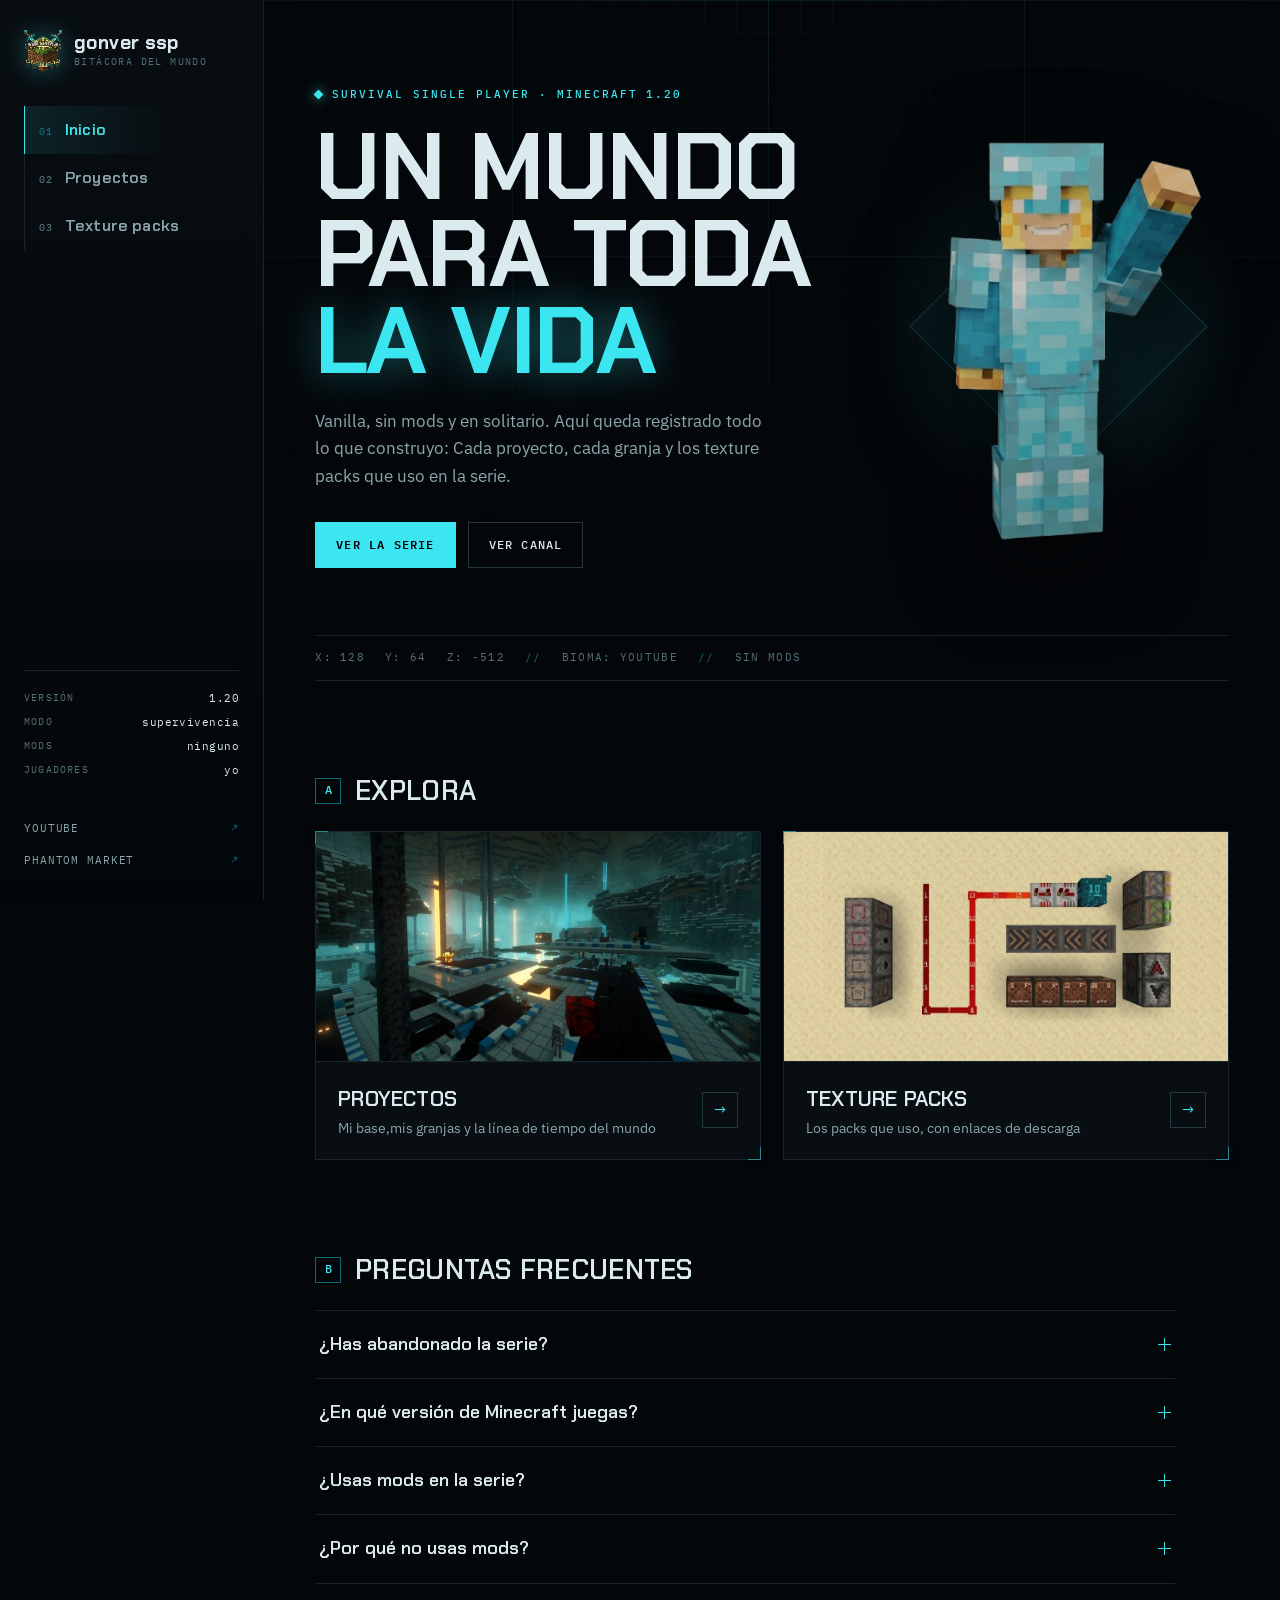
==== index.html @ a2fa5eed "2.1a" ====
<!DOCTYPE html>
<html lang="es">
<head>
<meta charset="utf-8">
<meta name="viewport" content="width=device-width, initial-scale=1">
<title>gonver ssp · Bitácora del mundo</title>
<meta name="description" content="Bitácora del mundo de supervivencia en solitario de gonver: proyectos, granjas y texture packs. Minecraft 1.20 vanilla, sin mods.">
<link rel="icon" href="contenido/SSP%201.20.png">
<link rel="preconnect" href="https://fonts.googleapis.com">
<link rel="preconnect" href="https://fonts.gstatic.com" crossorigin>
<link rel="stylesheet" href="https://fonts.googleapis.com/css2?family=Chakra+Petch:wght@500;600;700&family=IBM+Plex+Mono:wght@400;500;600&family=IBM+Plex+Sans:wght@400;500;600&display=swap">
<link rel="stylesheet" href="style.css">
</head>
<body>

<a class="skip" href="#home">Saltar al contenido</a>

<!-- ═══ Rail lateral · marca, navegación y estado del mundo ═══ -->
<header class="rail">
  <a class="rail-brand" href="#home">
    <img class="rail-emblem" src="contenido/SSP%201.20.png" alt="">
    <span class="rail-id">
      <span class="rail-name">gonver ssp</span>
      <span class="rail-sub">bitácora del mundo</span>
    </span>
  </a>

  <nav class="rail-nav" aria-label="Secciones">
    <a class="rail-link link-home" href="#home"><span class="rail-idx">01</span>Inicio</a>
    <a class="rail-link link-proyectos" href="#proyectos"><span class="rail-idx">02</span>Proyectos</a>
    <a class="rail-link link-packs" href="#packs"><span class="rail-idx">03</span>Texture packs</a>
  </nav>

  <dl class="rail-state">
    <div class="state-row"><dt>versión</dt><dd>1.20</dd></div>
    <div class="state-row"><dt>modo</dt><dd>supervivencia</dd></div>
    <div class="state-row"><dt>mods</dt><dd>ninguno</dd></div>
    <div class="state-row"><dt>jugadores</dt><dd>yo</dd></div>
  </dl>

  <div class="rail-out">
    <a class="out-link" href="https://www.youtube.com/@gonverYT" target="_blank" rel="noopener noreferrer">YouTube<span class="out-arrow">↗</span></a>
    <a class="out-link" href="https://market.phantom-node.com/profile/gonver" target="_blank" rel="noopener noreferrer">Phantom Market<span class="out-arrow">↗</span></a>
  </div>
</header>

<div class="root">

<!-- ═══ Inicio ═══ -->
<main class="page" id="home">

  <section class="hero">
    <div class="hero-copy">
      <p class="eyebrow"><span class="eyebrow-tick"></span>Survival Single Player · Minecraft 1.20</p>
      <h1 class="hero-title">Un mundo<br>para toda<br><em>la vida</em></h1>
      <p class="hero-lead">Vanilla, sin mods y en solitario. Aquí queda registrado todo lo que construyo: Cada proyecto, cada granja y los texture packs que uso en la serie.</p>
      <div class="hero-actions">
        <a class="btn btn-primary" href="https://www.youtube.com/playlist?list=PLweq8_0eVzE2LyytXi07ktzgwQ_KavB_w" target="_blank" rel="noopener noreferrer">Ver la serie</a>
        <a class="btn btn-line" href="https://www.youtube.com/@gonverYT" target="_blank" rel="noopener noreferrer">Ver canal</a>
      </div>
    </div>

    <div class="hero-art">
      <span class="hero-glow" aria-hidden="true"></span>
      <span class="hero-plate" aria-hidden="true"></span>
      <img class="hero-skin" src="contenido/yo.png" alt="La skin de gonver con armadura de diamante">
    </div>
  </section>

  <div class="readout" aria-hidden="true">
    <span>X: 128</span><span>Y: 64</span><span>Z: -512</span><span class="readout-sep">//</span><span>Bioma: youtube</span><span class="readout-sep">//</span><span>Sin mods</span>
  </div>

  <section class="block">
    <h2 class="sec-title"><span class="sec-num">A</span>Explora</h2>
    <div class="explore">
      <a class="ex-card frame" href="#proyectos">
        <span class="ex-media"><img class="ex-img ex-img-zoom" src="contenido/foi.png" alt="Interior de la fortaleza infernal"></span>
        <span class="ex-foot">
          <span class="ex-text">
            <span class="ex-name">Proyectos</span>
            <span class="ex-desc">Mi base,mis granjas y la línea de tiempo del mundo</span>
          </span>
          <span class="ex-go">→</span>
        </span>
      </a>
      <a class="ex-card frame" href="#packs">
        <span class="ex-media"><img class="ex-img" src="contenido/tp.png" alt="Muestra de los texture packs"></span>
        <span class="ex-foot">
          <span class="ex-text">
            <span class="ex-name">Texture packs</span>
            <span class="ex-desc">Los packs que uso, con enlaces de descarga</span>
          </span>
          <span class="ex-go">→</span>
        </span>
      </a>
    </div>
  </section>

  <section class="block faq">
    <h2 class="sec-title"><span class="sec-num">B</span>Preguntas frecuentes</h2>

    <details class="qa">
      <summary class="qa-q">¿Has abandonado la serie?<span class="qa-sign" aria-hidden="true"></span></summary>
      <div class="qa-a"><p>No. Esta serie requiere tiempo y es normal que el ritmo no sea constante.</p></div>
    </details>

    <details class="qa">
      <summary class="qa-q">¿En qué versión de Minecraft juegas?<span class="qa-sign" aria-hidden="true"></span></summary>
      <div class="qa-a"><p>Actualmente estoy en la versión 1.20.</p></div>
    </details>

    <details class="qa">
      <summary class="qa-q">¿Usas mods en la serie?<span class="qa-sign" aria-hidden="true"></span></summary>
      <div class="qa-a"><p>En esta serie no uso mods, aunque los he usado anteriormente.</p></div>
    </details>

    <details class="qa">
      <summary class="qa-q">¿Por qué no usas mods?<span class="qa-sign" aria-hidden="true"></span></summary>
      <div class="qa-a">
        <p>Principalmente por dos motivos:</p>
        <ul class="qa-list">
          <li>Porque me gusta jugar a Minecraft lo más vanilla posible.</li>
          <li>Por fallos, bugs, corrupción de mundos, etc.</li>
        </ul>
        <p>En resumen: si quiero un mundo para toda la vida, busco la forma más segura y la que más me gusta.</p>
      </div>
    </details>
  </section>

</main>

<!-- ═══ Proyectos · línea de tiempo ═══ -->
<main class="page" id="proyectos">
  <a class="back" href="#home"><span class="back-arrow">←</span>Inicio</a>

  <header class="head">
    <p class="eyebrow"><span class="eyebrow-tick"></span>Sección 02</p>
    <h1 class="page-title">Proyectos</h1>
    <p class="page-lead">Cada construcción del mundo en orden de finalización. Entra en una para ver la galería o salta directo al vídeo.</p>
  </header>

  <ol class="timeline">
    <li class="tl">
      <div class="tl-mark"><span class="tl-dot"></span><time class="tl-date" datetime="2026-04-12">12 abr 2026</time></div>
      <article class="tl-card frame">
        <a class="tl-media" href="#g-base"><img class="tl-img" src="contenido/linia%20de%20tiempo/base.png" alt="Vista general de la base central"></a>
        <div class="tl-body">
          <p class="tl-num">01 -EarlyGame</p>
          <h2 class="tl-title"><a href="#g-base">Base Central</a></h2>
          <p class="tl-desc">El corazón del mundo: almacenamiento, granjas de comida, aldeanos y un trading hall.</p>
          <p class="tl-links">
            <a class="btn btn-line btn-sm" href="#g-base">Galería · 3 fotos</a>
            <a class="btn btn-ghost btn-sm" href="https://youtu.be/cXO41NqHXOk?si=hvbw87YNsEd48-XX" target="_blank" rel="noopener noreferrer">Ver vídeo ↗</a>
          </p>
        </div>
      </article>
    </li>

    <li class="tl">
      <div class="tl-mark"><span class="tl-dot"></span><time class="tl-date" datetime="2026-05-10">10 may 2026</time></div>
      <article class="tl-card frame">
        <a class="tl-media" href="#g-fortaleza"><img class="tl-img" src="contenido/linia%20de%20tiempo/Fortaleza%20Infernal%20Optimizada.png" alt="Interior de la fortaleza infernal optimizada"></a>
        <div class="tl-body">
          <p class="tl-num">02</p>
          <h2 class="tl-title"><a href="#g-fortaleza">Fortaleza Infernal Optimizada</a></h2>
          <p class="tl-desc">Mi mayor fuente de carbon, hueso y experiencia.</p>
          <p class="tl-links">
            <a class="btn btn-line btn-sm" href="#g-fortaleza">Galería · 3 fotos</a>
            <a class="btn btn-ghost btn-sm" href="https://youtu.be/k6vbQ9m7YJo?si=BGniCaydUdzbzsnK" target="_blank" rel="noopener noreferrer">Ver vídeo ↗</a>
          </p>
        </div>
      </article>
    </li>

    <li class="tl">
      <div class="tl-mark"><span class="tl-dot"></span><time class="tl-date" datetime="2026-07-10">10 jul 2026</time></div>
      <article class="tl-card frame">
        <a class="tl-media" href="#g-slime"><img class="tl-img" src="contenido/linia%20de%20tiempo/slime%20farm.png" alt="Interior de la granja de slimes"></a>
        <div class="tl-body">
          <p class="tl-num">03 -EarlyGame</p>
          <h2 class="tl-title"><a href="#g-slime">Slime Farm</a></h2>
          <p class="tl-desc">Mi fuente de slime.</p>
          <p class="tl-links">
            <a class="btn btn-line btn-sm" href="#g-slime">Galería · 3 fotos</a>
            <a class="btn btn-ghost btn-sm" href="https://youtu.be/tZL-htTrhRc?si=D2zq52OIUT_9Ka9w" target="_blank" rel="noopener noreferrer">Ver vídeo ↗</a>
          </p>
        </div>
      </article>
    </li>

    <li class="tl">
      <div class="tl-mark"><span class="tl-dot"></span><time class="tl-date" datetime="2026-08-09">9 ago 2026</time></div>
      <article class="tl-card frame">
        <a class="tl-media" href="#g-gold"><img class="tl-img" src="contenido/linia%20de%20tiempo/Gold%20farm.png" alt="Plataformas de la granja de oro en el Nether"></a>
        <div class="tl-body">
          <p class="tl-num">04 -EarlyGame</p>
          <h2 class="tl-title"><a href="#g-gold">Gold Farm</a></h2>
          <p class="tl-desc">Mi fuente de oro.</p>
          <p class="tl-links">
            <a class="btn btn-line btn-sm" href="#g-gold">Galería · 3 fotos</a>
            <a class="btn btn-ghost btn-sm" href="https://youtu.be/tZL-htTrhRc?si=D2zq52OIUT_9Ka9w" target="_blank" rel="noopener noreferrer">Ver vídeo ↗</a>
          </p>
        </div>
      </article>
    </li>

    <li class="tl tl-next">
      <div class="tl-mark"><span class="tl-dot tl-dot-open"></span><time class="tl-date">próximo</time></div>
      <article class="tl-card">
        <div class="tl-media tl-media-wip"><img class="tl-wip" src="contenido/wip.png" alt=""></div>
        <div class="tl-body">
          <p class="tl-num tl-num-open">05</p>
          <h2 class="tl-title">En construcción</h2>
          <p class="tl-desc">El siguiente proyecto del mundo todavía está en obras. Aparecerá aquí en cuanto esté terminado.</p>
          <p class="tl-links"><span class="pill pill-wip">En obras</span></p>
        </div>
      </article>
    </li>
  </ol>
</main>

<!-- ═══ Galería · Base Central ═══ -->
<main class="page gallery" id="g-base">
  <a class="back" href="#proyectos"><span class="back-arrow">←</span>Proyectos</a>

  <header class="head">
    <p class="eyebrow"><span class="eyebrow-tick"></span>Galería · proyecto 01</p>
    <h1 class="page-title">Base Central</h1>
    <p class="page-lead">Aquí hay un poco de todo: granja de comida, aldeanos, mobs, caña de azúcar y un trading hall.</p>
    <p class="meta"><time class="pill" datetime="2026-04-12">12 abr 2026</time><span class="meta-dot"></span><span class="meta-txt">3 fotos</span></p>
  </header>

  <section class="shots">
    <figure class="shot shot-wide">
      <a class="shot-link frame" href="#lb-base-1"><img class="shot-img" src="contenido/linia%20de%20tiempo/base.png" alt="Vista general de la base central al atardecer"><span class="shot-zoom">Ampliar</span></a>
      <figcaption class="shot-cap"><b>Vista general</b>Toda la base vista desde fuera, con las granjas alrededor del edificio principal.</figcaption>
    </figure>
    <figure class="shot">
      <a class="shot-link frame" href="#lb-base-2"><img class="shot-img" src="contenido/linia%20de%20tiempo/galeria/base1.png" alt="Interior de piedra de la base"><span class="shot-zoom">Ampliar</span></a>
      <figcaption class="shot-cap"><b>Interior</b>Bajada a desde el trading hall a el interior de la base.</figcaption>
    </figure>
    <figure class="shot">
      <a class="shot-link frame" href="#lb-base-3"><img class="shot-img" src="contenido/linia%20de%20tiempo/galeria/base2.png" alt="Pasillo de la base con el portal del Nether"><span class="shot-zoom">Ampliar</span></a>
      <figcaption class="shot-cap"><b>Portal del Nether</b>El pasillo interior que lleva hasta el portal.</figcaption>
    </figure>
  </section>

  <div class="lb" id="lb-base-1"><a class="lb-bg" href="#g-base" aria-label="Cerrar la foto"></a><figure class="lb-fig"><img class="lb-img" src="contenido/linia%20de%20tiempo/base.png" alt="Vista general de la base central al atardecer"><figcaption class="lb-cap">Vista general de la base</figcaption></figure><a class="lb-x" href="#g-base">Cerrar ✕</a></div>
  <div class="lb" id="lb-base-2"><a class="lb-bg" href="#g-base" aria-label="Cerrar la foto"></a><figure class="lb-fig"><img class="lb-img" src="contenido/linia%20de%20tiempo/galeria/base1.png" alt="Interior de piedra de la base"><figcaption class="lb-cap">Interior</figcaption></figure><a class="lb-x" href="#g-base">Cerrar ✕</a></div>
  <div class="lb" id="lb-base-3"><a class="lb-bg" href="#g-base" aria-label="Cerrar la foto"></a><figure class="lb-fig"><img class="lb-img" src="contenido/linia%20de%20tiempo/galeria/base2.png" alt="Pasillo de la base con el portal del Nether"><figcaption class="lb-cap">Portal del Nether</figcaption></figure><a class="lb-x" href="#g-base">Cerrar ✕</a></div>
</main>

<!-- ═══ Galería · Fortaleza Infernal Optimizada ═══ -->
<main class="page gallery" id="g-fortaleza">
  <a class="back" href="#proyectos"><span class="back-arrow">←</span>Proyectos</a>

  <header class="head">
    <p class="eyebrow"><span class="eyebrow-tick"></span>Galería · proyecto 02</p>
    <h1 class="page-title">Fortaleza Infernal Optimizada</h1>
    <p class="page-lead">La fortaleza del Nether optimizada para consiguir cabezas.</p>
    <p class="meta"><time class="pill" datetime="2026-05-10">10 may 2026</time><span class="meta-dot"></span><span class="meta-txt">3 fotos</span></p>
  </header>

  <section class="shots">
    <figure class="shot shot-wide">
      <a class="shot-link frame" href="#lb-fort-1"><img class="shot-img" src="contenido/linia%20de%20tiempo/Fortaleza%20Infernal%20Optimizada.png" alt="Interior de la fortaleza infernal"><span class="shot-zoom">Ampliar</span></a>
      <figcaption class="shot-cap"><b>Interior de la fortaleza</b>Los pasillos principales ya optimizados.</figcaption>
    </figure>
    <figure class="shot">
      <a class="shot-link frame" href="#lb-fort-2"><img class="shot-img" src="contenido/linia%20de%20tiempo/galeria/foi1.png" alt="Vista aérea de la fortaleza infernal"><span class="shot-zoom">Ampliar</span></a>
      <figcaption class="shot-cap"><b>Zona de spawn</b>Vista aerea de toda la estructura.</figcaption>
    </figure>
    <figure class="shot">
      <a class="shot-link frame" href="#lb-fort-3"><img class="shot-img" src="contenido/linia%20de%20tiempo/galeria/foi2.png" alt="Prueba de spawn dentro de la fortaleza"><span class="shot-zoom">Ampliar</span></a>
      <figcaption class="shot-cap"><b>Prueba de spawn</b>Todo en marcha mientras peleo en la granja.</figcaption>
    </figure>
  </section>

  <div class="lb" id="lb-fort-1"><a class="lb-bg" href="#g-fortaleza" aria-label="Cerrar la foto"></a><figure class="lb-fig"><img class="lb-img" src="contenido/linia%20de%20tiempo/Fortaleza%20Infernal%20Optimizada.png" alt="Interior de la fortaleza infernal"><figcaption class="lb-cap">Interior de la fortaleza</figcaption></figure><a class="lb-x" href="#g-fortaleza">Cerrar ✕</a></div>
  <div class="lb" id="lb-fort-2"><a class="lb-bg" href="#g-fortaleza" aria-label="Cerrar la foto"></a><figure class="lb-fig"><img class="lb-img" src="contenido/linia%20de%20tiempo/galeria/foi1.png" alt="Vista aérea de la fortaleza infernal"><figcaption class="lb-cap">Zona de spawn</figcaption></figure><a class="lb-x" href="#g-fortaleza">Cerrar ✕</a></div>
  <div class="lb" id="lb-fort-3"><a class="lb-bg" href="#g-fortaleza" aria-label="Cerrar la foto"></a><figure class="lb-fig"><img class="lb-img" src="contenido/linia%20de%20tiempo/galeria/foi2.png" alt="Prueba de spawn dentro de la fortaleza"><figcaption class="lb-cap">Prueba de spawn</figcaption></figure><a class="lb-x" href="#g-fortaleza">Cerrar ✕</a></div>
</main>

<!-- ═══ Galería · Slime Farm ═══ -->
<main class="page gallery" id="g-slime">
  <a class="back" href="#proyectos"><span class="back-arrow">←</span>Proyectos</a>

  <header class="head">
    <p class="eyebrow"><span class="eyebrow-tick"></span>Galería · proyecto 03</p>
    <h1 class="page-title">Slime Farm</h1>
    <p class="page-lead">Granja de slimes sobre 4 chunk de slime, con todas las cuevas iluminadas para que el spawn se concentre dentro.</p>
    <p class="meta"><time class="pill" datetime="2026-07-10">10 jul 2026</time><span class="meta-dot"></span><span class="meta-txt">3 fotos</span></p>
  </header>

  <section class="shots">
    <figure class="shot shot-wide">
      <a class="shot-link frame" href="#lb-slime-1"><img class="shot-img" src="contenido/linia%20de%20tiempo/slime%20farm.png" alt="Interior de la granja de slimes"><span class="shot-zoom">Ampliar</span></a>
      <figcaption class="shot-cap"><b>Interior de la granja</b>Las plataformas de spawn.</figcaption>
    </figure>
    <figure class="shot">
      <a class="shot-link frame" href="#lb-slime-2"><img class="shot-img" src="contenido/linia%20de%20tiempo/galeria/slime%20farm1.png" alt="Plataformas verdes de la granja de slimes"><span class="shot-zoom">Ampliar</span></a>
      <figcaption class="shot-cap"><b>Plataformas</b>Las plataformas, el portal y el almazenamiento</portal></figcaption>
    </figure>
    <figure class="shot">
      <a class="shot-link frame" href="#lb-slime-3"><img class="shot-img" src="contenido/linia%20de%20tiempo/galeria/slime%20farm2.png" alt="Interior de la granja de slimes desde el otro extremo"><span class="shot-zoom">Ampliar</span></a>
      <figcaption class="shot-cap"><b>Otro ángulo</b>El interior visto desde el extremo opuesto de la estructura.</figcaption>
    </figure>
  </section>

  <div class="lb" id="lb-slime-1"><a class="lb-bg" href="#g-slime" aria-label="Cerrar la foto"></a><figure class="lb-fig"><img class="lb-img" src="contenido/linia%20de%20tiempo/slime%20farm.png" alt="Interior de la granja de slimes"><figcaption class="lb-cap">Interior de la granja</figcaption></figure><a class="lb-x" href="#g-slime">Cerrar ✕</a></div>
  <div class="lb" id="lb-slime-2"><a class="lb-bg" href="#g-slime" aria-label="Cerrar la foto"></a><figure class="lb-fig"><img class="lb-img" src="contenido/linia%20de%20tiempo/galeria/slime%20farm1.png" alt="Plataformas verdes de la granja de slimes"><figcaption class="lb-cap">Plataformas</figcaption></figure><a class="lb-x" href="#g-slime">Cerrar ✕</a></div>
  <div class="lb" id="lb-slime-3"><a class="lb-bg" href="#g-slime" aria-label="Cerrar la foto"></a><figure class="lb-fig"><img class="lb-img" src="contenido/linia%20de%20tiempo/galeria/slime%20farm2.png" alt="Interior de la granja de slimes desde el otro extremo"><figcaption class="lb-cap">Otro ángulo</figcaption></figure><a class="lb-x" href="#g-slime">Cerrar ✕</a></div>
</main>

<!-- ═══ Galería · Gold Farm ═══ -->
<main class="page gallery" id="g-gold">
  <a class="back" href="#proyectos"><span class="back-arrow">←</span>Proyectos</a>

  <header class="head">
    <p class="eyebrow"><span class="eyebrow-tick"></span>Galería · proyecto 04</p>
    <h1 class="page-title">Gold Farm</h1>
    <p class="page-lead">Granja de oro en el Nether, con plataformas de magma.</p>
    <p class="meta"><time class="pill" datetime="2026-08-09">9 ago 2026</time><span class="meta-dot"></span><span class="meta-txt">3 fotos</span></p>
  </header>

  <section class="shots">
    <figure class="shot shot-wide">
      <a class="shot-link frame" href="#lb-gold-1"><img class="shot-img" src="contenido/linia%20de%20tiempo/galeria/Gold%20farm1.png" alt="Plataformas de spawn de la granja de oro"><span class="shot-zoom">Ampliar</span></a>
      <figcaption class="shot-cap"><b>Plataformas de spawn</b>Las plataformas montadas una encima de la otra, listas para los zombiepigman.</figcaption>
    </figure>
    <figure class="shot">
      <a class="shot-link frame" href="#lb-gold-2"><img class="shot-img" src="contenido/linia%20de%20tiempo/Gold%20farm.png" alt="La granja de oro vista de lejos entre la niebla del Nether"><span class="shot-zoom">Ampliar</span></a>
      <figcaption class="shot-cap"><b>La granja desde lejos</b>La estructura suspendida, vista entre la niebla del Nether.</figcaption>
    </figure>
    <figure class="shot">
      <a class="shot-link frame" href="#lb-gold-3"><img class="shot-img" src="contenido/linia%20de%20tiempo/galeria/Gold%20farm2.png" alt="Interior de la granja de oro desde el centro"><span class="shot-zoom">Ampliar</span></a>
      <figcaption class="shot-cap"><b>Desde dentro</b>El conjunto de plataformas visto arriba de la estructura.</figcaption>
    </figure>
  </section>

  <div class="lb" id="lb-gold-1"><a class="lb-bg" href="#g-gold" aria-label="Cerrar la foto"></a><figure class="lb-fig"><img class="lb-img" src="contenido/linia%20de%20tiempo/galeria/Gold%20farm1.png" alt="Plataformas de spawn de la granja de oro"><figcaption class="lb-cap">Plataformas de spawn</figcaption></figure><a class="lb-x" href="#g-gold">Cerrar ✕</a></div>
  <div class="lb" id="lb-gold-2"><a class="lb-bg" href="#g-gold" aria-label="Cerrar la foto"></a><figure class="lb-fig"><img class="lb-img" src="contenido/linia%20de%20tiempo/Gold%20farm.png" alt="La granja de oro vista de lejos entre la niebla del Nether"><figcaption class="lb-cap">La granja desde lejos</figcaption></figure><a class="lb-x" href="#g-gold">Cerrar ✕</a></div>
  <div class="lb" id="lb-gold-3"><a class="lb-bg" href="#g-gold" aria-label="Cerrar la foto"></a><figure class="lb-fig"><img class="lb-img" src="contenido/linia%20de%20tiempo/galeria/Gold%20farm2.png" alt="Interior de la granja de oro desde el centro"><figcaption class="lb-cap">Desde dentro</figcaption></figure><a class="lb-x" href="#g-gold">Cerrar ✕</a></div>
</main>

<!-- ═══ Texture packs ═══ -->
<main class="page" id="packs">
  <a class="back" href="#home"><span class="back-arrow">←</span>Inicio</a>

  <header class="head">
    <p class="eyebrow"><span class="eyebrow-tick"></span>Sección 03</p>
    <h1 class="page-title">Texture packs</h1>
    <p class="page-lead">Los packs que llevo puestos en la serie. <br>Yo uso los de Modrinth: Aviso por que hay cambios minimos.</p>
  </header>

  <section class="packs">
    <article class="pack frame">
      <div class="pack-head">
        <img class="pack-icon" src="contenido/wither.png" alt="">
        <div class="pack-id">
          <h2 class="pack-name">Wither</h2>
          <p class="pack-tag">Visibilidad</p>
        </div>
      </div>
      <p class="pack-desc">Cambia el color de los corazones cuando tienes el efecto wither, para identificarlo de un vistazo sin mirar la barra de efectos.</p>
      <div class="pack-links">
        <a class="btn btn-primary btn-sm" href="https://modrinth.com/resourcepack/devs-better-wither-hearts" target="_blank" rel="noopener noreferrer"><img class="btn-ico" src="contenido/modrinth.png" alt="">Modrinth</a>
        <a class="btn btn-line btn-sm" href="https://www.curseforge.com/minecraft/texture-packs/devs-better-wither-hearts" target="_blank" rel="noopener noreferrer"><img class="btn-ico" src="contenido/cf.png" alt="">CurseForge</a>
      </div>
    </article>

    <article class="pack frame">
      <div class="pack-head">
        <img class="pack-icon" src="contenido/rs.png" alt="">
        <div class="pack-id">
          <h2 class="pack-name">Redstone</h2>
          <p class="pack-tag">Visibilidad</p>
        </div>
      </div>
      <p class="pack-desc">Aclara los componentes de redstone y hace evidente cuándo están activados. Trabajar con circuitos se vuelve mucho más cómodo.</p>
      <div class="pack-links">
        <a class="btn btn-primary btn-sm" href="https://modrinth.com/resourcepack/xk-redstone-display" target="_blank" rel="noopener noreferrer"><img class="btn-ico" src="contenido/modrinth.png" alt="">Modrinth</a>
        <a class="btn btn-line btn-sm" href="https://www.curseforge.com/minecraft/texture-packs/xekr-redstone-display" target="_blank" rel="noopener noreferrer"><img class="btn-ico" src="contenido/cf.png" alt="">CurseForge</a>
      </div>
    </article>
  </section>
</main>

</div>

<script>
  /* Cerrar el visor de fotos con la tecla Escape */
  document.addEventListener('keydown', function (e) {
    if (e.key !== 'Escape') return;
    var lb = document.querySelector('.lb:target');
    if (!lb) return;
    var salida = lb.querySelector('.lb-bg, .lb-x');
    if (salida) location.replace(salida.getAttribute('href'));
  });
</script>

</body>
</html>
---- style.css ----
/* ═══════════════════════════════════════════════════════════════════════
   gonver ssp · bitácora del mundo
   Estética: HUD técnico sobre roca negra. Rejilla de chunks, retículas en
   las esquinas, datos en monoespaciada y el cian del diamante como única
   fuente de luz. Diseño comprometido con un solo tema (oscuro).
   ═══════════════════════════════════════════════════════════════════════ */

:root {
  color-scheme: dark;

  /* Color ─ negros con sesgo cian, nunca grises neutros */
  --void:      #04070a;
  --panel:     #080e12;
  --panel-2:   #0c151a;
  --line:      #17262c;
  --line-2:    #22383f;
  --cyan:      #3ce6f0;
  --cyan-lit:  #8ef4fa;
  --cyan-deep: #0e6b78;
  --amber:     #e8b04b;
  --text:      #dbeaee;
  --muted:     #8ba6ad;
  --faint:     #55707a;

  /* Tipografía */
  --display: "Chakra Petch", "Segoe UI Semibold", system-ui, sans-serif;
  --sans:    "IBM Plex Sans", system-ui, -apple-system, "Segoe UI", sans-serif;
  --mono:    "IBM Plex Mono", ui-monospace, "Cascadia Mono", Consolas, monospace;

  /* Medidas */
  --rail: 264px;
  --maxw: 1120px;
  --gut: clamp(20px, 4vw, 56px);
}

*, *::before, *::after { box-sizing: border-box; }

html {
  scroll-behavior: smooth;
  -webkit-text-size-adjust: 100%;
}

body {
  margin: 0;
  background: var(--void);
  color: var(--text);
  font-family: var(--sans);
  font-size: 16px;
  line-height: 1.62;
  -webkit-font-smoothing: antialiased;
  overflow-x: hidden;
}

/* Rejilla de chunks: 32px de bloque, 256px de chunk, apagándose al bajar */
body::before {
  content: "";
  position: fixed;
  inset: 0;
  z-index: 0;
  pointer-events: none;
  background-image:
    linear-gradient(to right,  rgba(60, 230, 240, 0.030) 1px, transparent 1px),
    linear-gradient(to bottom, rgba(60, 230, 240, 0.030) 1px, transparent 1px),
    linear-gradient(to right,  rgba(60, 230, 240, 0.075) 1px, transparent 1px),
    linear-gradient(to bottom, rgba(60, 230, 240, 0.075) 1px, transparent 1px);
  background-size: 32px 32px, 32px 32px, 256px 256px, 256px 256px;
  -webkit-mask-image: radial-gradient(ellipse 120% 80% at 60% 0%, #000, transparent 75%);
          mask-image: radial-gradient(ellipse 120% 80% at 60% 0%, #000, transparent 75%);
}

img { display: block; max-width: 100%; }

h1, h2, h3 {
  font-family: var(--display);
  font-weight: 600;
  line-height: 1.05;
  margin: 0;
  text-wrap: balance;
  overflow-wrap: break-word;
}

p { margin: 0; }

a { color: var(--cyan); text-decoration: none; }

:focus-visible {
  outline: 2px solid var(--cyan);
  outline-offset: 3px;
}

::selection { background: rgba(60, 230, 240, 0.28); color: #fff; }

.skip {
  position: absolute;
  left: -9999px;
  top: 0;
  z-index: 99;
  padding: 12px 18px;
  background: var(--cyan);
  color: var(--void);
  font-family: var(--mono);
  font-size: 12px;
}
.skip:focus { left: 0; }

/* ── Rail lateral ───────────────────────────────────────────────────── */

.rail {
  position: fixed;
  z-index: 20;
  top: 0;
  left: 0;
  width: var(--rail);
  height: 100vh;
  display: flex;
  flex-direction: column;
  gap: 34px;
  padding: 30px 24px 26px;
  background: linear-gradient(180deg, rgba(8, 14, 18, 0.96), rgba(4, 7, 10, 0.96));
  border-right: 1px solid var(--line);
  backdrop-filter: blur(6px);
}

.rail-brand {
  display: flex;
  align-items: center;
  gap: 12px;
  color: var(--text);
}

.rail-emblem {
  width: 38px;
  height: 42px;
  object-fit: contain;
  image-rendering: pixelated;
  filter: drop-shadow(0 0 12px rgba(60, 230, 240, 0.35));
}

.rail-id { display: flex; flex-direction: column; }

.rail-name {
  font-family: var(--display);
  font-size: 19px;
  font-weight: 700;
  letter-spacing: 0.02em;
  line-height: 1.15;
}

.rail-sub {
  font-family: var(--mono);
  font-size: 10px;
  letter-spacing: 0.14em;
  text-transform: uppercase;
  color: var(--faint);
}

.rail-nav { display: flex; flex-direction: column; }

.rail-link {
  position: relative;
  display: flex;
  align-items: baseline;
  gap: 12px;
  padding: 11px 12px 11px 14px;
  font-family: var(--display);
  font-size: 16px;
  font-weight: 600;
  letter-spacing: 0.01em;
  color: var(--muted);
  border-left: 1px solid var(--line);
  transition: color 0.18s ease, border-color 0.18s ease, background 0.18s ease;
}

.rail-idx {
  font-family: var(--mono);
  font-size: 10px;
  font-weight: 500;
  letter-spacing: 0.1em;
  color: var(--faint);
  font-variant-numeric: tabular-nums;
  transition: color 0.18s ease;
}

.rail-link:hover {
  color: var(--text);
  border-left-color: var(--cyan-deep);
  background: rgba(60, 230, 240, 0.04);
}

/* Pestaña activa según la página abierta por :target */
body:not(:has(#proyectos:target, #packs:target, .gallery:target, .lb:target)) .link-home,
body:has(#proyectos:target) .link-proyectos,
body:has(.gallery:target) .link-proyectos,
body:has(.lb:target)       .link-proyectos,
body:has(#packs:target)    .link-packs {
  color: var(--cyan);
  border-left-color: var(--cyan);
  background: linear-gradient(90deg, rgba(60, 230, 240, 0.10), transparent 70%);
}

body:not(:has(#proyectos:target, #packs:target, .gallery:target, .lb:target)) .link-home .rail-idx,
body:has(#proyectos:target) .link-proyectos .rail-idx,
body:has(.gallery:target) .link-proyectos .rail-idx,
body:has(.lb:target)       .link-proyectos .rail-idx,
body:has(#packs:target)    .link-packs .rail-idx {
  color: var(--cyan-deep);
}

.rail-state {
  margin: auto 0 0;
  padding: 16px 0 0;
  border-top: 1px solid var(--line);
  font-family: var(--mono);
  font-size: 11px;
  letter-spacing: 0.04em;
}

.state-row {
  display: flex;
  justify-content: space-between;
  gap: 10px;
  padding: 3px 0;
}

.state-row dt { color: var(--faint); text-transform: uppercase; font-size: 10px; letter-spacing: 0.12em; }
.state-row dd { margin: 0; color: var(--text); font-variant-numeric: tabular-nums; }

.rail-out { display: flex; flex-direction: column; gap: 6px; }

.out-link {
  display: flex;
  justify-content: space-between;
  align-items: center;
  font-family: var(--mono);
  font-size: 11px;
  letter-spacing: 0.08em;
  text-transform: uppercase;
  color: var(--muted);
  padding: 4px 0;
  transition: color 0.18s ease;
}
.out-link:hover { color: var(--cyan); }
.out-arrow { color: var(--cyan-deep); }
.out-link:hover .out-arrow { color: var(--cyan); }

/* ── Lienzo y páginas ───────────────────────────────────────────────── */

/* Sin z-index propio: si creara contexto de apilamiento, el visor de fotos
   quedaría atrapado debajo del rail. */
.root {
  position: relative;
  padding: 0 var(--gut) 0 calc(var(--rail) + var(--gut));
}

.page {
  display: none;
  max-width: var(--maxw);
  margin: 0 auto;
  padding: clamp(44px, 6vw, 84px) 0 clamp(60px, 8vw, 110px);
}

.page:target { display: block; }
.page:has(.lb:target) { display: block; }
body:not(:has(.page:target, .lb:target)) #home { display: block; }

/* Entrada escalonada al abrir cada página */
@keyframes rise {
  from { opacity: 0; transform: translateY(16px); }
  to   { opacity: 1; transform: none; }
}

.page > :where(.back, .head, .hero, .readout, .block, .timeline, .shots, .packs) {
  animation: rise 0.55s cubic-bezier(0.2, 0.7, 0.3, 1) both;
}
.page > :where(.back, .head, .hero, .readout, .block, .timeline, .shots, .packs):nth-child(2) { animation-delay: 0.07s; }
.page > :where(.back, .head, .hero, .readout, .block, .timeline, .shots, .packs):nth-child(3) { animation-delay: 0.14s; }
.page > :where(.back, .head, .hero, .readout, .block, .timeline, .shots, .packs):nth-child(4) { animation-delay: 0.21s; }
.page > :where(.back, .head, .hero, .readout, .block, .timeline, .shots, .packs):nth-child(n + 5) { animation-delay: 0.28s; }

/* ── Piezas comunes ─────────────────────────────────────────────────── */

.eyebrow {
  display: flex;
  align-items: center;
  gap: 10px;
  font-family: var(--mono);
  font-size: 11px;
  font-weight: 500;
  letter-spacing: 0.18em;
  text-transform: uppercase;
  color: var(--cyan);
}

.eyebrow-tick {
  width: 7px;
  height: 7px;
  background: var(--cyan);
  transform: rotate(45deg);
  box-shadow: 0 0 12px rgba(60, 230, 240, 0.8);
}

.back {
  display: inline-flex;
  align-items: center;
  gap: 9px;
  margin-bottom: 34px;
  font-family: var(--mono);
  font-size: 11px;
  letter-spacing: 0.14em;
  text-transform: uppercase;
  color: var(--muted);
  transition: color 0.18s ease;
}
.back:hover { color: var(--cyan); }
.back-arrow { transition: transform 0.18s ease; }
.back:hover .back-arrow { transform: translateX(-4px); }

.head { margin-bottom: clamp(36px, 5vw, 56px); }

.page-title {
  margin: 14px 0 16px;
  font-size: clamp(34px, 5.2vw, 56px);
  font-weight: 700;
  letter-spacing: -0.01em;
  text-transform: uppercase;
}

.page-lead {
  max-width: 62ch;
  color: var(--muted);
  font-size: 17px;
}

.meta {
  display: flex;
  align-items: center;
  gap: 14px;
  margin-top: 22px;
}

.meta-dot { width: 4px; height: 4px; background: var(--line-2); transform: rotate(45deg); }

.meta-txt {
  font-family: var(--mono);
  font-size: 11px;
  letter-spacing: 0.12em;
  text-transform: uppercase;
  color: var(--faint);
}

.pill {
  display: inline-block;
  padding: 5px 11px;
  border: 1px solid var(--line-2);
  font-family: var(--mono);
  font-size: 11px;
  letter-spacing: 0.08em;
  color: var(--text);
  font-variant-numeric: tabular-nums;
}

.pill-wip {
  border-color: rgba(232, 176, 75, 0.4);
  color: var(--amber);
  background: rgba(232, 176, 75, 0.07);
  text-transform: uppercase;
  letter-spacing: 0.12em;
  font-size: 10px;
}

.sec-title {
  display: flex;
  align-items: center;
  gap: 14px;
  margin-bottom: 26px;
  font-size: clamp(22px, 2.6vw, 27px);
  font-weight: 600;
  text-transform: uppercase;
  letter-spacing: 0.01em;
}

.sec-num {
  display: grid;
  place-items: center;
  width: 26px;
  height: 26px;
  border: 1px solid var(--cyan-deep);
  color: var(--cyan);
  font-family: var(--mono);
  font-size: 12px;
  font-weight: 500;
}

.block { margin-top: clamp(56px, 8vw, 96px); }

/* Retícula: dos esquinas en L que se abren al pasar el ratón */
.frame { position: relative; }

.frame::before,
.frame::after {
  content: "";
  position: absolute;
  z-index: 3;
  width: 13px;
  height: 13px;
  border: 1px solid var(--cyan);
  opacity: 0.5;
  pointer-events: none;
  /* la sombra mantiene legible la retícula cuando cae sobre una foto clara */
  filter: drop-shadow(0 0 3px rgba(4, 7, 10, 0.95));
  transition: width 0.22s ease, height 0.22s ease, opacity 0.22s ease;
}
.frame::before { top: -1px; left: -1px; border-right: 0; border-bottom: 0; }
.frame::after { bottom: -1px; right: -1px; border-left: 0; border-top: 0; }
.frame:hover::before,
.frame:hover::after { width: 24px; height: 24px; opacity: 1; }

/* ── Botones ────────────────────────────────────────────────────────── */

.btn {
  display: inline-flex;
  align-items: center;
  gap: 9px;
  padding: 12px 20px;
  border: 1px solid transparent;
  background: transparent;
  font-family: var(--mono);
  font-size: 12px;
  font-weight: 500;
  letter-spacing: 0.1em;
  text-transform: uppercase;
  color: var(--text);
  cursor: pointer;
  transition: background 0.18s ease, color 0.18s ease, border-color 0.18s ease, box-shadow 0.18s ease;
}

.btn-sm { padding: 9px 15px; font-size: 11px; }

.btn-primary {
  background: var(--cyan);
  border-color: var(--cyan);
  color: var(--void);
  font-weight: 600;
}
.btn-primary:hover {
  background: var(--cyan-lit);
  border-color: var(--cyan-lit);
  box-shadow: 0 0 30px -6px rgba(60, 230, 240, 0.65);
}

.btn-line { border-color: var(--line-2); }
.btn-line:hover {
  border-color: var(--cyan);
  color: var(--cyan);
  background: rgba(60, 230, 240, 0.06);
}

.btn-ghost { color: var(--cyan); padding-inline: 4px; }
.btn-ghost:hover { color: var(--cyan-lit); }

.btn-ico { width: 15px; height: 15px; object-fit: contain; }

/* ── Portada: hero ──────────────────────────────────────────────────── */

.hero {
  display: grid;
  grid-template-columns: minmax(0, 1fr) auto;
  align-items: center;
  gap: clamp(24px, 4vw, 60px);
}

.hero-title {
  margin: 20px 0 22px;
  font-size: clamp(46px, 7.6vw, 94px);
  font-weight: 700;
  line-height: 0.93;
  letter-spacing: -0.015em;
  text-transform: uppercase;
}

.hero-title em {
  position: relative;
  font-style: normal;
  color: var(--cyan);
  text-shadow: 0 0 42px rgba(60, 230, 240, 0.45);
}

.hero-lead {
  max-width: 46ch;
  color: var(--muted);
  font-size: 17px;
}

.hero-actions {
  display: flex;
  flex-wrap: wrap;
  gap: 12px;
  margin-top: 32px;
}

.hero-art {
  position: relative;
  width: min(340px, 34vw);
  aspect-ratio: 340 / 500;
  display: grid;
  place-items: center;
}

.hero-glow {
  position: absolute;
  width: 118%;
  aspect-ratio: 1;
  border-radius: 50%;
  background: radial-gradient(circle, rgba(60, 230, 240, 0.22) 0%, rgba(60, 230, 240, 0.06) 42%, transparent 68%);
  filter: blur(6px);
}

/* Marco romboidal: el eco de un item frame detrás de la skin */
.hero-plate {
  position: absolute;
  width: 62%;
  aspect-ratio: 1;
  border: 1px solid rgba(60, 230, 240, 0.22);
  transform: rotate(45deg);
  box-shadow: inset 0 0 60px rgba(60, 230, 240, 0.07);
}

.hero-skin {
  position: relative;
  width: 100%;
  height: 100%;
  object-fit: cover;
  object-position: 53% 44%;
  transform: scale(1.08);
  filter: drop-shadow(0 24px 40px rgba(0, 0, 0, 0.7));
  animation: hover-idle 7s ease-in-out infinite;
}

@keyframes hover-idle {
  0%, 100% { transform: scale(1.08) translateY(0); }
  50%      { transform: scale(1.08) translateY(-10px); }
}

/* Lectura de datos tipo F3 */
.readout {
  display: flex;
  flex-wrap: wrap;
  gap: 8px 20px;
  margin-top: clamp(38px, 5vw, 58px);
  padding: 13px 0;
  border-top: 1px solid var(--line);
  border-bottom: 1px solid var(--line);
  font-family: var(--mono);
  font-size: 11px;
  letter-spacing: 0.12em;
  text-transform: uppercase;
  color: var(--faint);
  font-variant-numeric: tabular-nums;
}

.readout-sep { color: var(--cyan-deep); }

/* ── Portada: explora ───────────────────────────────────────────────── */

.explore {
  display: grid;
  grid-template-columns: repeat(2, minmax(0, 1fr));
  gap: 22px;
}

.ex-card {
  display: block;
  background: var(--panel);
  border: 1px solid var(--line);
  color: var(--text);
  transition: border-color 0.22s ease, box-shadow 0.22s ease, transform 0.22s ease;
}
.ex-card:hover {
  border-color: var(--cyan-deep);
  box-shadow: 0 26px 60px -34px rgba(60, 230, 240, 0.6);
  transform: translateY(-3px);
}

.ex-media {
  position: relative;
  display: block;
  height: 230px;
  overflow: hidden;
  border-bottom: 1px solid var(--line);
}

/* Cianotipia: la imagen de portada se tiñe con el cian del sitio y se
   "enciende" al pasar el ratón. Solo aquí, donde la foto es ambiente;
   en la línea de tiempo y en las galerías la foto es el contenido. */
.ex-img {
  width: 100%;
  height: 100%;
  object-fit: cover;
  transition: transform 0.6s cubic-bezier(0.2, 0.7, 0.3, 1);
}
.ex-img-zoom { transform: scale(1.3); transform-origin: center 58%; }

.ex-card:hover .ex-img { transform: scale(1.07); }
.ex-card:hover .ex-img-zoom { transform: scale(1.38); }

.ex-foot {
  display: flex;
  align-items: center;
  justify-content: space-between;
  gap: 18px;
  padding: 20px 22px;
}

.ex-text { display: flex; flex-direction: column; gap: 3px; }

.ex-name {
  font-family: var(--display);
  font-size: 21px;
  font-weight: 600;
  text-transform: uppercase;
  letter-spacing: 0.01em;
}

.ex-desc { font-size: 13.5px; line-height: 1.45; color: var(--muted); }

.ex-go {
  flex: none;
  display: grid;
  place-items: center;
  width: 36px;
  height: 36px;
  border: 1px solid var(--line-2);
  color: var(--cyan);
  font-size: 15px;
  transition: border-color 0.22s ease, background 0.22s ease, transform 0.22s ease;
}
.ex-card:hover .ex-go {
  border-color: var(--cyan);
  background: rgba(60, 230, 240, 0.08);
  transform: translateX(4px);
}

/* ── Portada: preguntas ─────────────────────────────────────────────── */

.faq { max-width: 860px; }

.qa { border-bottom: 1px solid var(--line); }
.qa:first-of-type { border-top: 1px solid var(--line); }

.qa-q {
  display: flex;
  align-items: center;
  justify-content: space-between;
  gap: 20px;
  padding: 19px 4px;
  list-style: none;
  cursor: pointer;
  font-family: var(--display);
  font-size: 18px;
  font-weight: 600;
  color: var(--text);
  transition: color 0.18s ease;
}
.qa-q::-webkit-details-marker { display: none; }
.qa-q:hover { color: var(--cyan); }

.qa-sign {
  position: relative;
  flex: none;
  width: 13px;
  height: 13px;
}
.qa-sign::before,
.qa-sign::after {
  content: "";
  position: absolute;
  background: var(--cyan);
  transition: transform 0.24s ease;
}
.qa-sign::before { top: 6px; left: 0; width: 13px; height: 1px; }
.qa-sign::after { left: 6px; top: 0; width: 1px; height: 13px; }
.qa[open] .qa-sign::after { transform: scaleY(0); }

.qa-a {
  max-width: 68ch;
  padding: 0 4px 22px;
  color: var(--muted);
  display: flex;
  flex-direction: column;
  gap: 10px;
}

.qa-list { margin: 0; padding-left: 20px; display: flex; flex-direction: column; gap: 6px; }
.qa-list li::marker { color: var(--cyan-deep); }

/* ── Proyectos: línea de tiempo ─────────────────────────────────────── */

.timeline {
  position: relative;
  list-style: none;
  margin: 0;
  padding: 0;
  display: flex;
  flex-direction: column;
  gap: 54px;
}

.timeline::before {
  content: "";
  position: absolute;
  left: 151px;
  top: 18px;
  bottom: 18px;
  width: 1px;
  background: linear-gradient(180deg, transparent, var(--line-2) 6%, var(--line-2) 88%, transparent);
}

.tl { display: grid; grid-template-columns: 152px minmax(0, 1fr); }

.tl-mark {
  position: relative;
  padding: 12px 34px 0 0;
  text-align: right;
}

.tl-dot {
  position: absolute;
  right: -5px;
  top: 18px;
  width: 11px;
  height: 11px;
  background: var(--cyan);
  transform: rotate(45deg);
  box-shadow: 0 0 0 5px var(--void), 0 0 18px rgba(60, 230, 240, 0.85);
}

.tl-dot-open {
  background: var(--void);
  border: 1px solid var(--line-2);
  box-shadow: 0 0 0 5px var(--void);
}

.tl-date {
  font-family: var(--mono);
  font-size: 11px;
  letter-spacing: 0.12em;
  text-transform: uppercase;
  color: var(--muted);
  font-variant-numeric: tabular-nums;
}

.tl-card {
  display: grid;
  grid-template-columns: 300px minmax(0, 1fr);
  margin-left: 34px;
  background: var(--panel);
  border: 1px solid var(--line);
  transition: border-color 0.22s ease, box-shadow 0.22s ease;
}
.tl-card:hover { border-color: var(--cyan-deep); box-shadow: 0 26px 60px -34px rgba(60, 230, 240, 0.55); }

.tl-media {
  display: block;
  overflow: hidden;
  border-right: 1px solid var(--line);
  background: var(--panel-2);
}

.tl-img {
  width: 100%;
  height: 100%;
  min-height: 190px;
  object-fit: cover;
  transition: transform 0.6s cubic-bezier(0.2, 0.7, 0.3, 1);
}
.tl-card:hover .tl-img { transform: scale(1.06); }

.tl-media-wip { display: grid; place-items: center; padding: 26px; }
.tl-wip { width: 96px; opacity: 0.5; image-rendering: pixelated; }

.tl-body { padding: 22px 24px 24px; display: flex; flex-direction: column; gap: 9px; }

.tl-num {
  font-family: var(--mono);
  font-size: 11px;
  font-weight: 500;
  letter-spacing: 0.16em;
  color: var(--cyan);
}
.tl-num-open { color: var(--faint); }

.tl-title {
  font-size: 24px;
  font-weight: 600;
  text-transform: uppercase;
  letter-spacing: 0.005em;
}
.tl-title a { color: var(--text); transition: color 0.18s ease; }
.tl-title a:hover { color: var(--cyan); }

.tl-desc { color: var(--muted); font-size: 14.5px; line-height: 1.55; }

.tl-links { display: flex; flex-wrap: wrap; align-items: center; gap: 10px; margin-top: auto; padding-top: 8px; }

.tl-next .tl-card { background: transparent; border-style: dashed; }
.tl-next .tl-title { color: var(--muted); }

/* ── Galerías ───────────────────────────────────────────────────────── */

.shots {
  display: grid;
  grid-template-columns: repeat(2, minmax(0, 1fr));
  gap: 26px;
}

.shot { margin: 0; display: flex; flex-direction: column; gap: 12px; }
.shot-wide { grid-column: 1 / -1; }

.shot-link {
  position: relative;
  display: block;
  overflow: hidden;
  border: 1px solid var(--line);
  background: var(--panel-2);
  transition: border-color 0.22s ease, box-shadow 0.22s ease;
}
.shot-link:hover { border-color: var(--cyan-deep); box-shadow: 0 26px 60px -34px rgba(60, 230, 240, 0.6); }

/* Sobre una foto clara, un trazo de 1px al 50% no se lee: aquí la retícula
   va por dentro del recorte, más gruesa y más opaca. */
.shot-link.frame::before,
.shot-link.frame::after {
  width: 17px;
  height: 17px;
  border-width: 2px;
  opacity: 0.85;
}
.shot-link.frame::before { top: 0; left: 0; }
.shot-link.frame::after { bottom: 0; right: 0; }
.shot-link.frame:hover::before,
.shot-link.frame:hover::after { width: 28px; height: 28px; opacity: 1; }

.shot-img {
  width: 100%;
  aspect-ratio: 16 / 9;
  object-fit: cover;
  transition: transform 0.6s cubic-bezier(0.2, 0.7, 0.3, 1);
}
.shot-wide .shot-img { aspect-ratio: 21 / 9; }
.shot-link:hover .shot-img { transform: scale(1.04); }

.shot-zoom {
  position: absolute;
  right: 12px;
  bottom: 12px;
  z-index: 4;
  padding: 6px 11px;
  background: rgba(4, 7, 10, 0.82);
  border: 1px solid var(--cyan-deep);
  color: var(--cyan);
  font-family: var(--mono);
  font-size: 10px;
  letter-spacing: 0.14em;
  text-transform: uppercase;
  opacity: 0;
  transform: translateY(6px);
  transition: opacity 0.22s ease, transform 0.22s ease;
}
.shot-link:hover .shot-zoom,
.shot-link:focus-visible .shot-zoom { opacity: 1; transform: none; }

.shot-cap {
  display: flex;
  flex-direction: column;
  gap: 3px;
  font-size: 13.5px;
  line-height: 1.5;
  color: var(--muted);
}
.shot-cap b {
  font-family: var(--mono);
  font-size: 11px;
  font-weight: 500;
  letter-spacing: 0.14em;
  text-transform: uppercase;
  color: var(--text);
}

.shot-link-soon {
  display: grid;
  place-items: center;
  aspect-ratio: 16 / 9;
  border-style: dashed;
  border-color: var(--line);
}
.shot-wip { width: 74px; opacity: 0.42; image-rendering: pixelated; }

.shot-pending { color: var(--amber); opacity: 0.85; }

/* ── Visor de fotos ─────────────────────────────────────────────────── */

.lb { display: none; }

.lb:target {
  position: fixed;
  inset: 0;
  z-index: 60;
  display: grid;
  place-items: center;
  padding: clamp(20px, 5vw, 60px);
  background: rgba(2, 5, 7, 0.94);
  backdrop-filter: blur(8px);
  animation: rise 0.25s ease both;
}

.lb-bg { position: absolute; inset: 0; cursor: zoom-out; }

.lb-fig {
  position: relative;
  margin: 0;
  display: flex;
  flex-direction: column;
  gap: 14px;
  max-width: 1280px;
}

.lb-img {
  max-height: 78vh;
  width: auto;
  border: 1px solid var(--cyan-deep);
  box-shadow: 0 40px 120px -40px rgba(60, 230, 240, 0.45);
}

.lb-cap {
  font-family: var(--mono);
  font-size: 11px;
  letter-spacing: 0.14em;
  text-transform: uppercase;
  color: var(--muted);
  text-align: center;
}

.lb-x {
  position: absolute;
  top: clamp(16px, 3vw, 30px);
  right: clamp(16px, 3vw, 30px);
  padding: 10px 16px;
  border: 1px solid var(--line-2);
  background: rgba(8, 14, 18, 0.9);
  font-family: var(--mono);
  font-size: 11px;
  letter-spacing: 0.1em;
  text-transform: uppercase;
  color: var(--text);
  transition: border-color 0.18s ease, color 0.18s ease;
}
.lb-x:hover { border-color: var(--cyan); color: var(--cyan); }

/* ── Texture packs ──────────────────────────────────────────────────── */

.packs {
  display: grid;
  grid-template-columns: repeat(2, minmax(0, 1fr));
  gap: 24px;
}

.pack {
  display: flex;
  flex-direction: column;
  gap: 16px;
  padding: 26px 26px 28px;
  background: var(--panel);
  border: 1px solid var(--line);
  transition: border-color 0.22s ease, box-shadow 0.22s ease;
}
.pack:hover { border-color: var(--cyan-deep); box-shadow: 0 26px 60px -34px rgba(60, 230, 240, 0.5); }

.pack-head { display: flex; align-items: center; gap: 14px; }

.pack-icon {
  width: 46px;
  height: 46px;
  object-fit: contain;
  image-rendering: pixelated;
  border: 1px solid var(--line);
  background: var(--panel-2);
  padding: 5px;
}

.pack-name {
  font-size: 22px;
  font-weight: 700;
  text-transform: uppercase;
  letter-spacing: 0.06em;
}

.pack-tag {
  font-family: var(--mono);
  font-size: 10px;
  letter-spacing: 0.16em;
  text-transform: uppercase;
  color: var(--cyan-deep);
}

.pack-desc { color: var(--muted); font-size: 14.5px; flex: 1; }

.pack-links { display: flex; flex-wrap: wrap; gap: 10px; }

/* ── Pie ────────────────────────────────────────────────────────────── */

.foot {
  max-width: var(--maxw);
  margin: 0 auto;
  padding: 30px 0 46px;
  border-top: 1px solid var(--line);
  display: flex;
  flex-wrap: wrap;
  align-items: center;
  justify-content: space-between;
  gap: 20px;
}

.foot-yt {
  display: flex;
  align-items: center;
  gap: 14px;
  padding: 12px 18px 12px 12px;
  border: 1px solid var(--line);
  background: var(--panel);
  color: var(--text);
  transition: border-color 0.22s ease, background 0.22s ease;
}
.foot-yt:hover { border-color: var(--cyan-deep); background: var(--panel-2); }

.foot-avatar { width: 42px; height: 42px; object-fit: cover; border-radius: 50%; }

.foot-yt-txt { display: flex; flex-direction: column; font-size: 13px; color: var(--muted); line-height: 1.4; }
.foot-yt-txt b { font-family: var(--display); font-size: 16px; font-weight: 600; color: var(--text); }

.foot-yt-go { color: var(--cyan); font-size: 14px; }

.foot-note {
  font-family: var(--mono);
  font-size: 11px;
  letter-spacing: 0.12em;
  text-transform: uppercase;
  color: var(--faint);
}

/* ── Adaptación a pantallas menores ─────────────────────────────────── */

@media (max-width: 1080px) {
  .rail {
    position: sticky;
    flex-direction: row;
    align-items: center;
    flex-wrap: wrap;
    width: auto;
    height: auto;
    gap: 10px 22px;
    padding: 12px var(--gut);
    border-right: 0;
    border-bottom: 1px solid var(--line);
  }

  .rail-nav { flex-direction: row; margin-left: auto; }

  .rail-link {
    padding: 8px 12px;
    border-left: 0;
    border-bottom: 1px solid var(--line);
    font-size: 14px;
  }
  .rail-link:hover { border-left: 0; border-bottom-color: var(--cyan-deep); }

  body:not(:has(#proyectos:target, #packs:target, .gallery:target, .lb:target)) .link-home,
  body:has(#proyectos:target) .link-proyectos,
  body:has(.gallery:target) .link-proyectos,
  body:has(.lb:target)       .link-proyectos,
  body:has(#packs:target)    .link-packs {
    border-left: 0;
    border-bottom-color: var(--cyan);
    background: linear-gradient(0deg, rgba(60, 230, 240, 0.10), transparent 70%);
  }

  .rail-idx { display: none; }
  .rail-state, .rail-out { display: none; }

  .root { padding: 0 var(--gut); }

  /* Con la barra pegada arriba, el salto a una sección no debe esconder
     su primera línea debajo de ella */
  .page { scroll-margin-top: 92px; }
}

@media (max-width: 860px) {
  .hero { grid-template-columns: minmax(0, 1fr); }
  .hero-art { width: min(300px, 62vw); margin-top: 8px; justify-self: center; }
  .explore, .packs { grid-template-columns: minmax(0, 1fr); }

  .timeline::before { display: none; }
  .tl { grid-template-columns: minmax(0, 1fr); gap: 12px; }
  .tl-mark { display: flex; align-items: center; gap: 12px; padding: 0; text-align: left; }
  .tl-dot { position: static; }
  .tl-card { margin-left: 0; grid-template-columns: minmax(0, 1fr); }
  .tl-title { font-size: 20px; }
  .tl-media { border-right: 0; border-bottom: 1px solid var(--line); }
  .tl-img { min-height: 0; aspect-ratio: 16 / 9; }

  .shots { grid-template-columns: minmax(0, 1fr); }
  .shot-wide .shot-img { aspect-ratio: 16 / 9; }
}

/* Por debajo de esto la marca y las tres secciones no caben en una fila */
@media (max-width: 700px) {
  .rail { padding-bottom: 0; gap: 8px; }
  .rail-nav { width: 100%; margin-left: 0; }
  .rail-link { flex: 1; min-width: 0; justify-content: center; padding: 9px 4px; font-size: 13px; }
}

@media (max-width: 560px) {
  .rail-sub { display: none; }
  .hero-title { font-size: clamp(38px, 12vw, 56px); }
  .readout { gap: 6px 14px; font-size: 10px; }
  .foot { justify-content: center; text-align: center; }
}

@media (prefers-reduced-motion: reduce) {
  html { scroll-behavior: auto; }
  *, *::before, *::after {
    animation-duration: 0.01ms !important;
    animation-iteration-count: 1 !important;
    transition-duration: 0.01ms !important;
  }
}
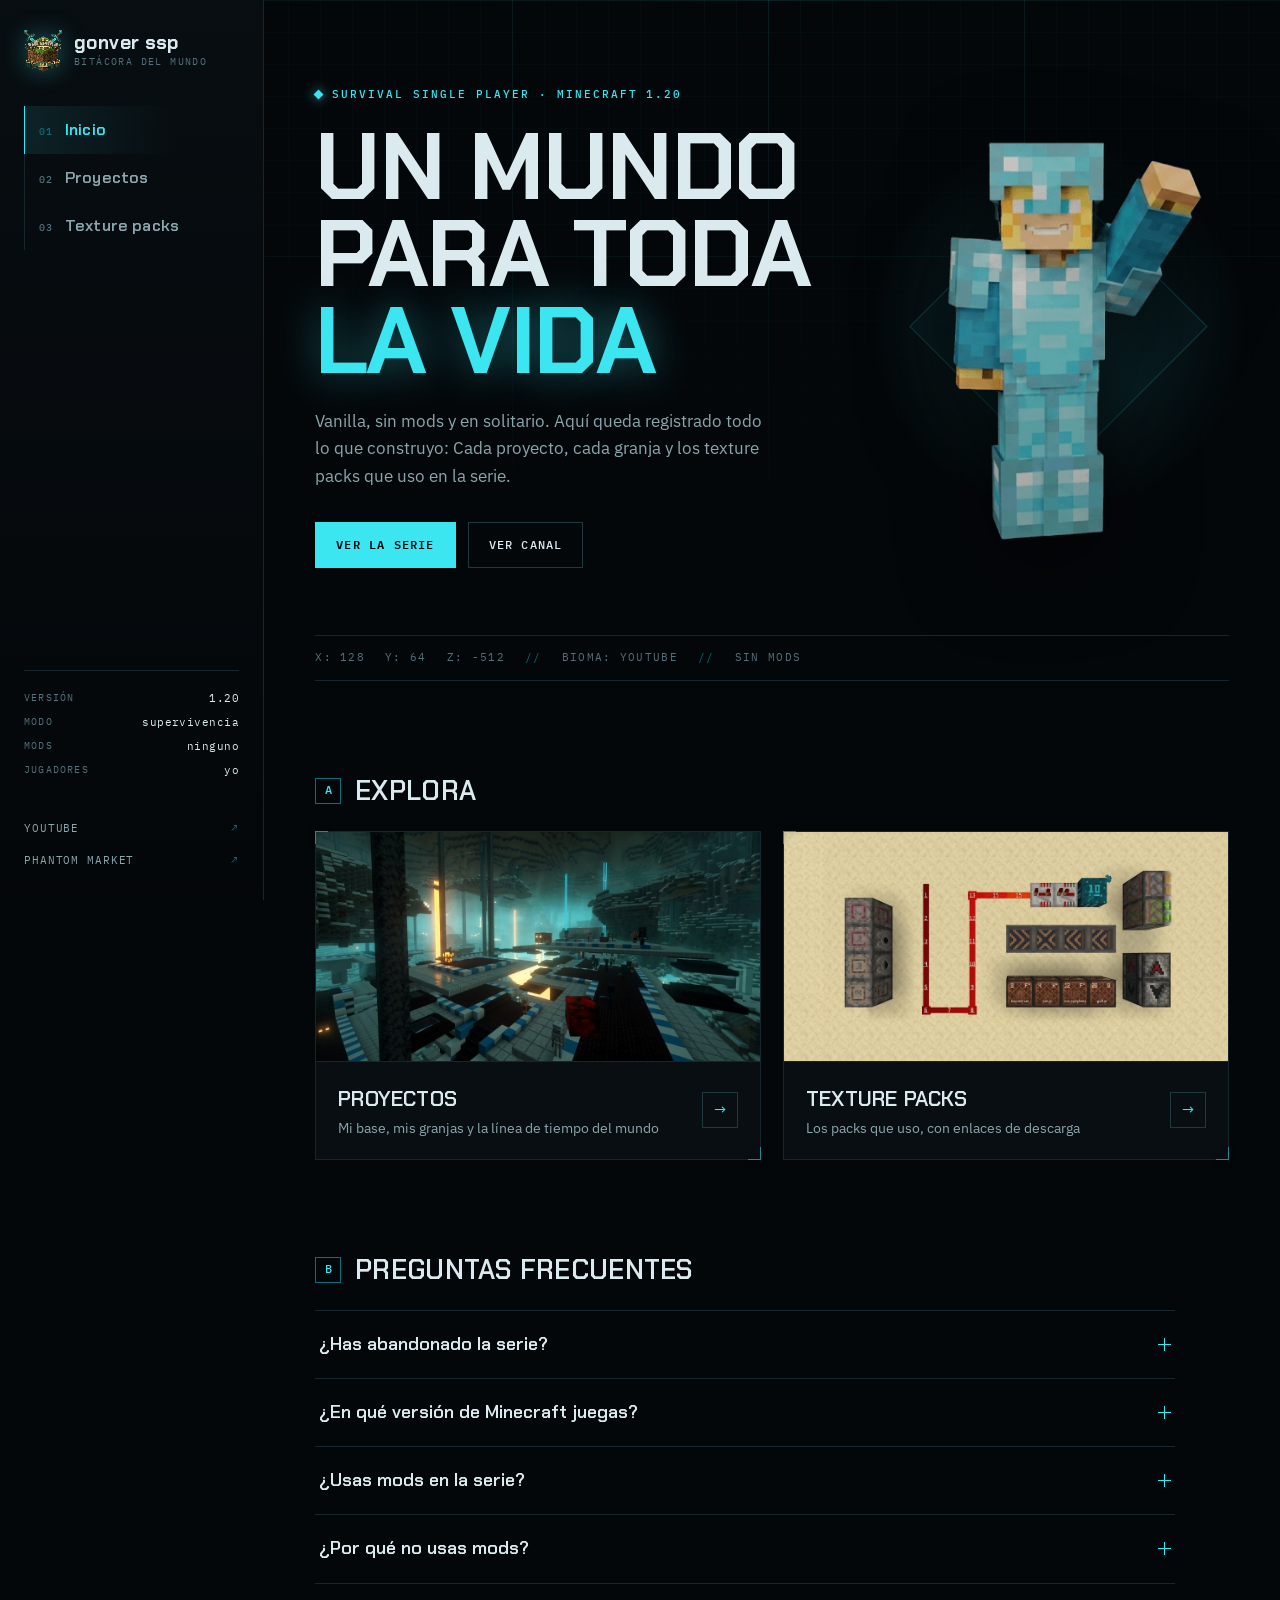
==== commit f4f173be: "2.1aa" ====
--- a/index.html
+++ b/index.html
@@ -79,7 +79,7 @@
         <span class="ex-foot">
           <span class="ex-text">
             <span class="ex-name">Proyectos</span>
-            <span class="ex-desc">Mi base,mis granjas y la línea de tiempo del mundo</span>
+            <span class="ex-desc">Mi base, mis granjas y la línea de tiempo del mundo</span>
           </span>
           <span class="ex-go">→</span>
         </span>
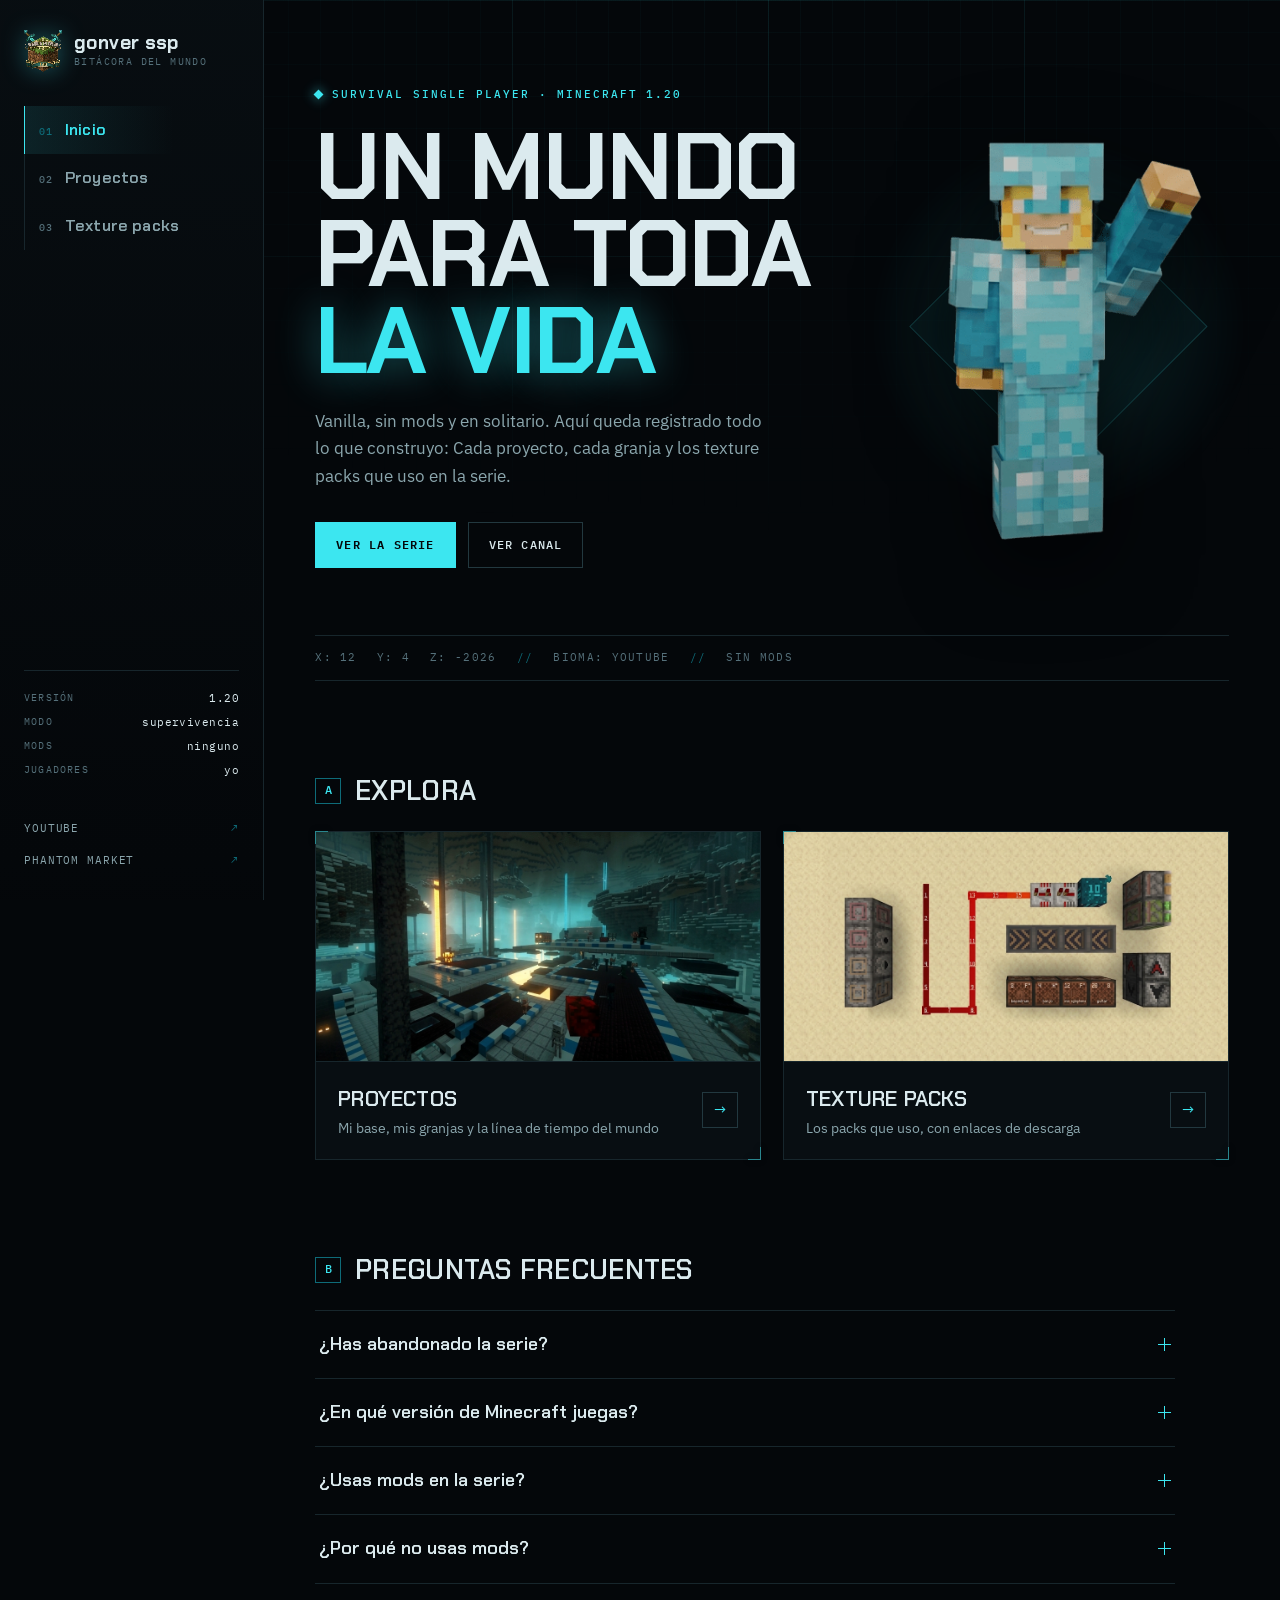
==== commit dcffc0ba: "2.1Ba" ====
--- a/index.html
+++ b/index.html
@@ -68,7 +68,7 @@
   </section>
 
   <div class="readout" aria-hidden="true">
-    <span>X: 128</span><span>Y: 64</span><span>Z: -512</span><span class="readout-sep">//</span><span>Bioma: youtube</span><span class="readout-sep">//</span><span>Sin mods</span>
+    <span>X: 12</span><span>Y: 4</span><span>Z: -2026</span><span class="readout-sep">//</span><span>Bioma: youtube</span><span class="readout-sep">//</span><span>Sin mods</span>
   </div>
 
   <section class="block">
--- a/style.css
+++ b/style.css
@@ -533,12 +533,12 @@
   object-position: 53% 44%;
   transform: scale(1.08);
   filter: drop-shadow(0 24px 40px rgba(0, 0, 0, 0.7));
-  animation: hover-idle 7s ease-in-out infinite;
+  animation: hover-idle 5s ease-in-out infinite;
 }
 
 @keyframes hover-idle {
-  0%, 100% { transform: scale(1.08) translateY(0); }
-  50%      { transform: scale(1.08) translateY(-10px); }
+  0%, 100% { transform: scale(1.08) translateY(15px); }
+  50%      { transform: scale(1.08) translateY(-15px); }
 }
 
 /* Lectura de datos tipo F3 */
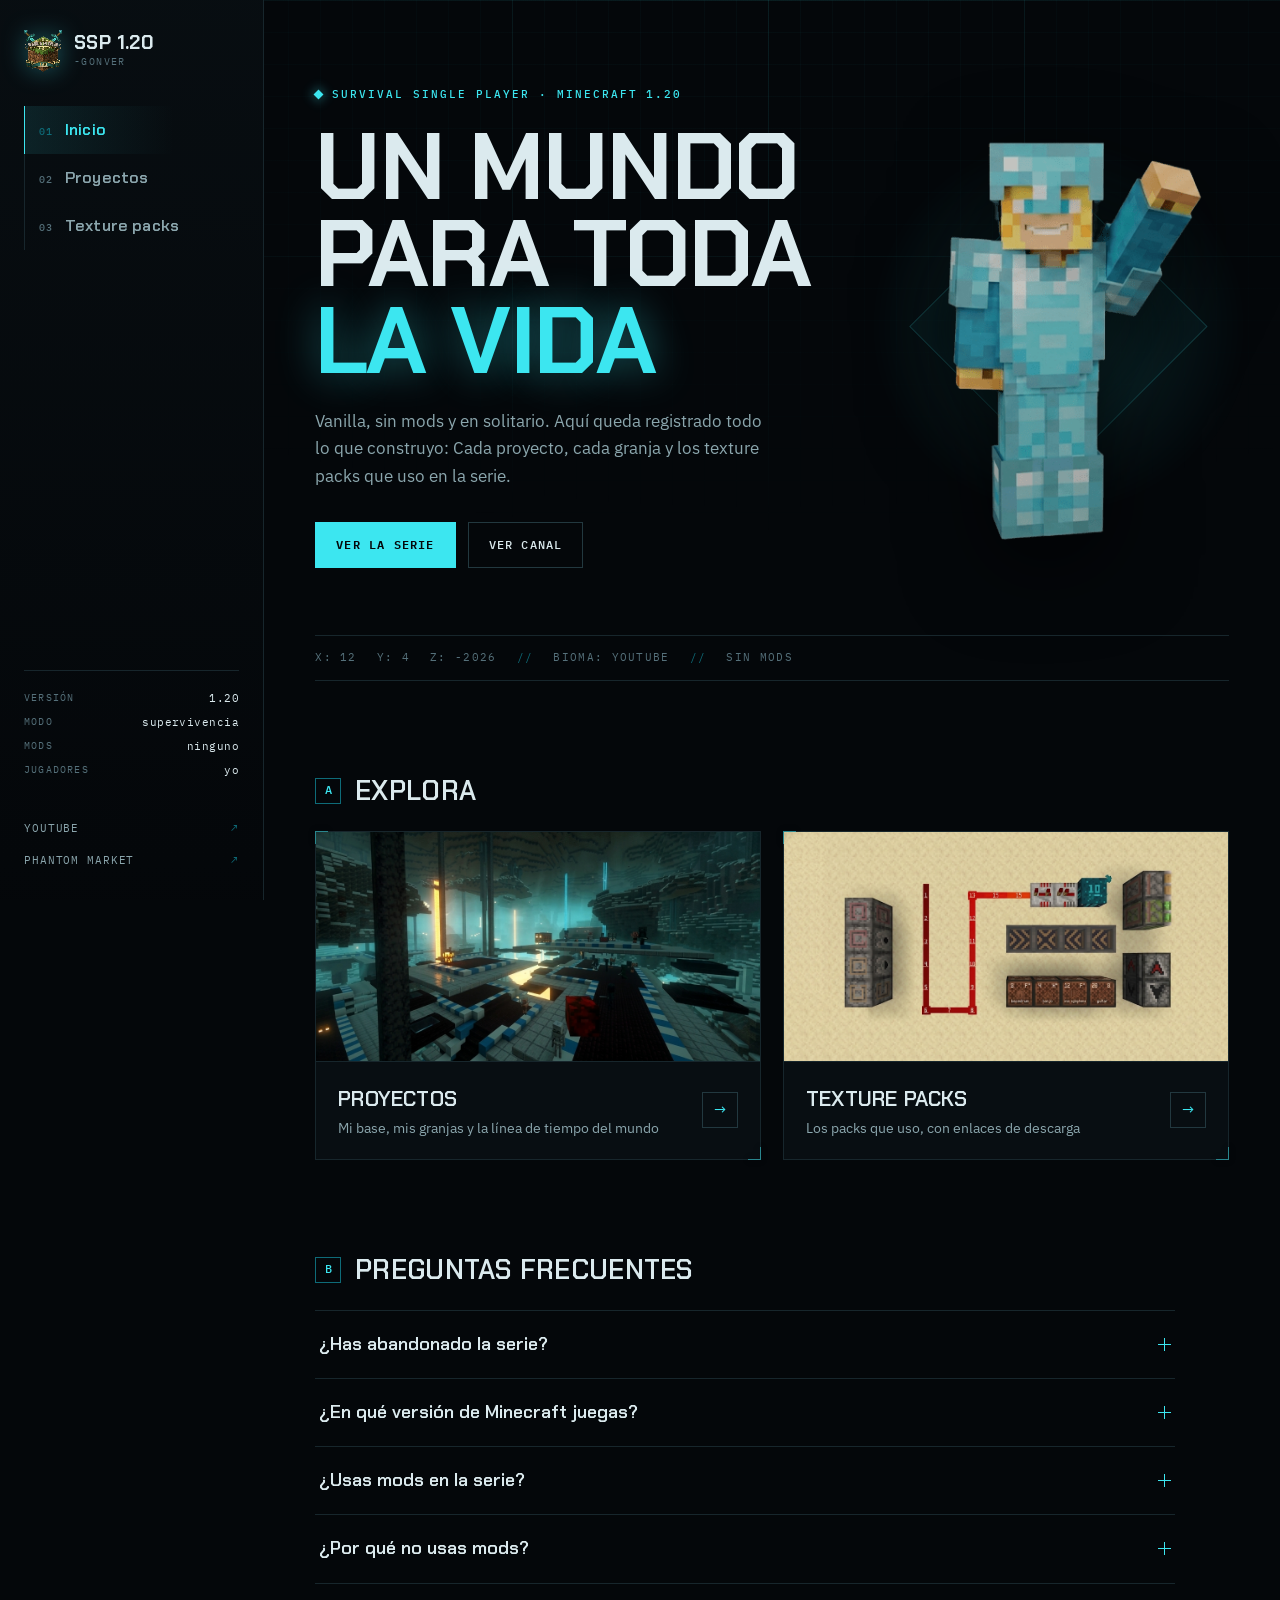
==== commit 820e760a: "2.1Bc" ====
--- a/index.html
+++ b/index.html
@@ -3,7 +3,7 @@
 <head>
 <meta charset="utf-8">
 <meta name="viewport" content="width=device-width, initial-scale=1">
-<title>gonver ssp · Bitácora del mundo</title>
+<title>gonver ssp</title>
 <meta name="description" content="Bitácora del mundo de supervivencia en solitario de gonver: proyectos, granjas y texture packs. Minecraft 1.20 vanilla, sin mods.">
 <link rel="icon" href="contenido/SSP%201.20.png">
 <link rel="preconnect" href="https://fonts.googleapis.com">
@@ -20,8 +20,8 @@
   <a class="rail-brand" href="#home">
     <img class="rail-emblem" src="contenido/SSP%201.20.png" alt="">
     <span class="rail-id">
-      <span class="rail-name">gonver ssp</span>
-      <span class="rail-sub">bitácora del mundo</span>
+      <span class="rail-name">SSP 1.20</span>
+      <span class="rail-sub">-gonver</span>
     </span>
   </a>
 
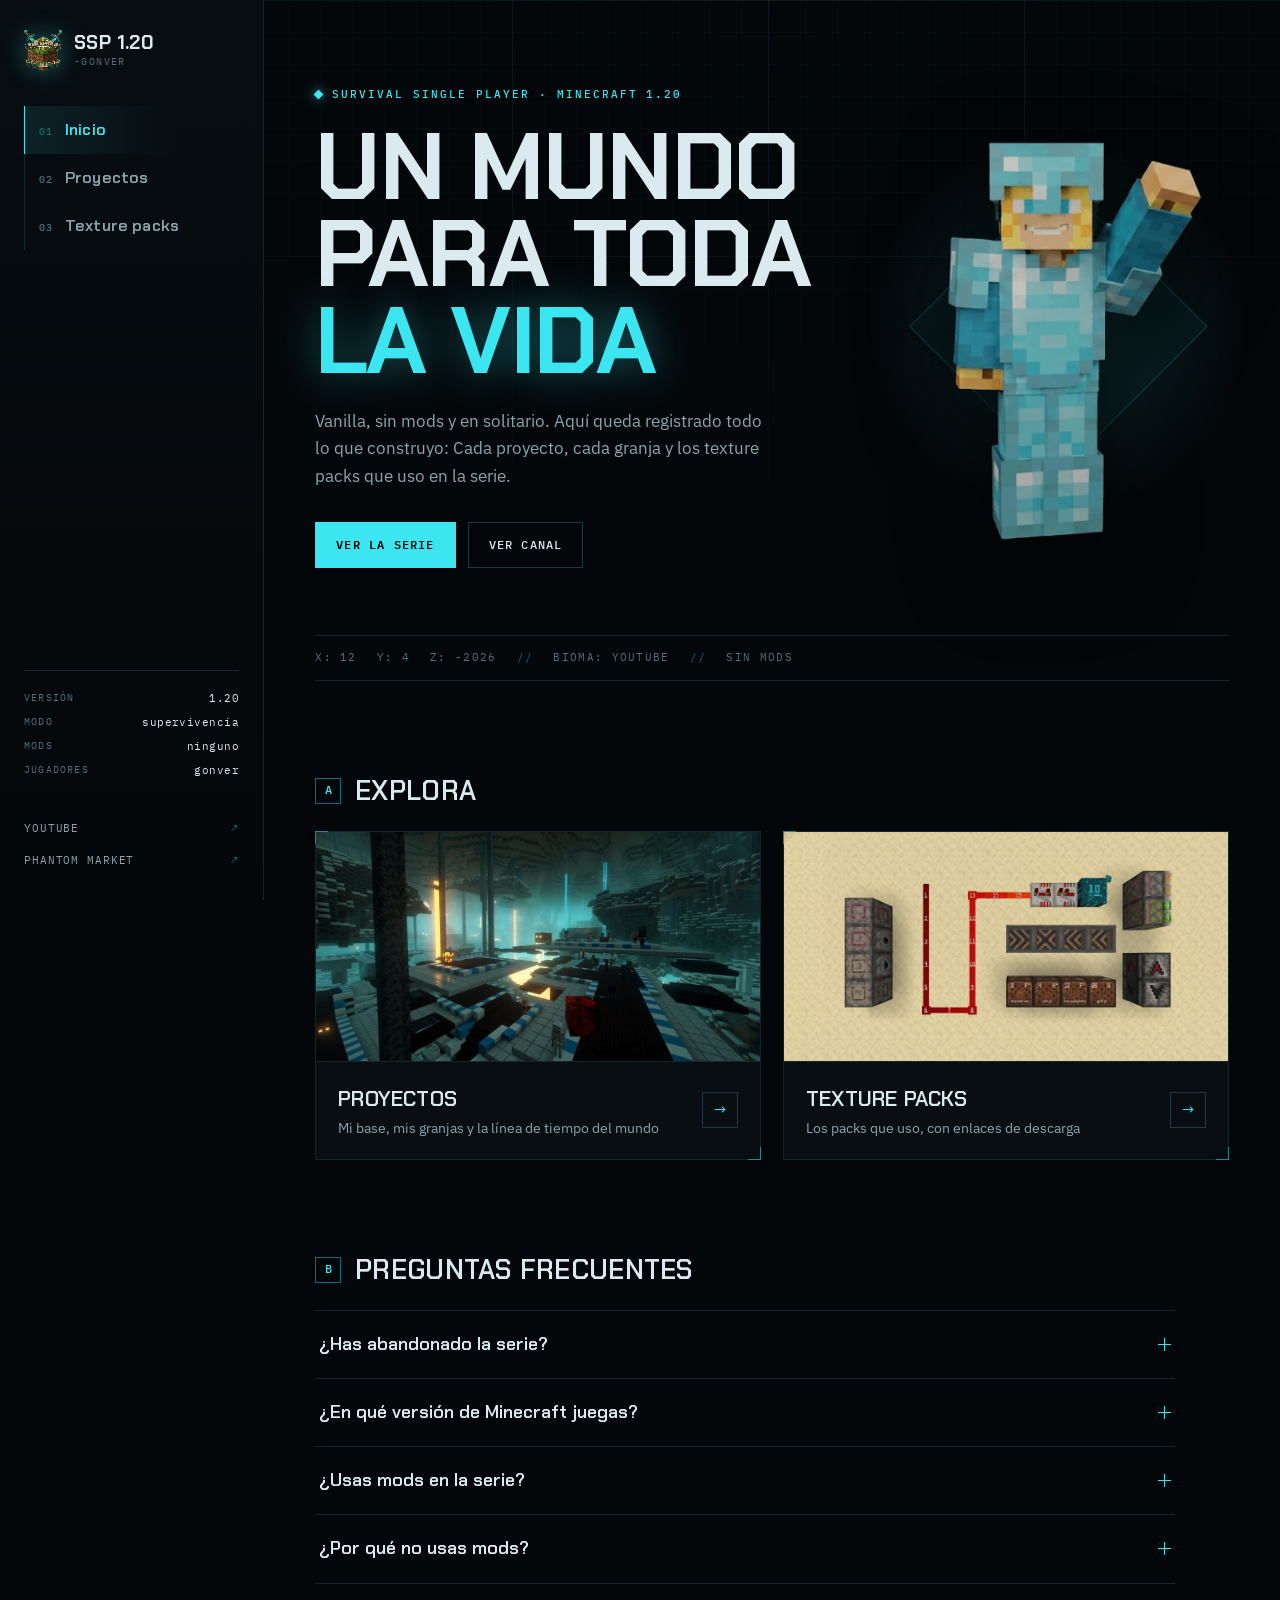
==== commit 272e42d7: "2.1b3" ====
--- a/index.html
+++ b/index.html
@@ -35,7 +35,7 @@
     <div class="state-row"><dt>versión</dt><dd>1.20</dd></div>
     <div class="state-row"><dt>modo</dt><dd>supervivencia</dd></div>
     <div class="state-row"><dt>mods</dt><dd>ninguno</dd></div>
-    <div class="state-row"><dt>jugadores</dt><dd>yo</dd></div>
+    <div class="state-row"><dt>jugadores</dt><dd>gonver</dd></div>
   </dl>
 
   <div class="rail-out">
